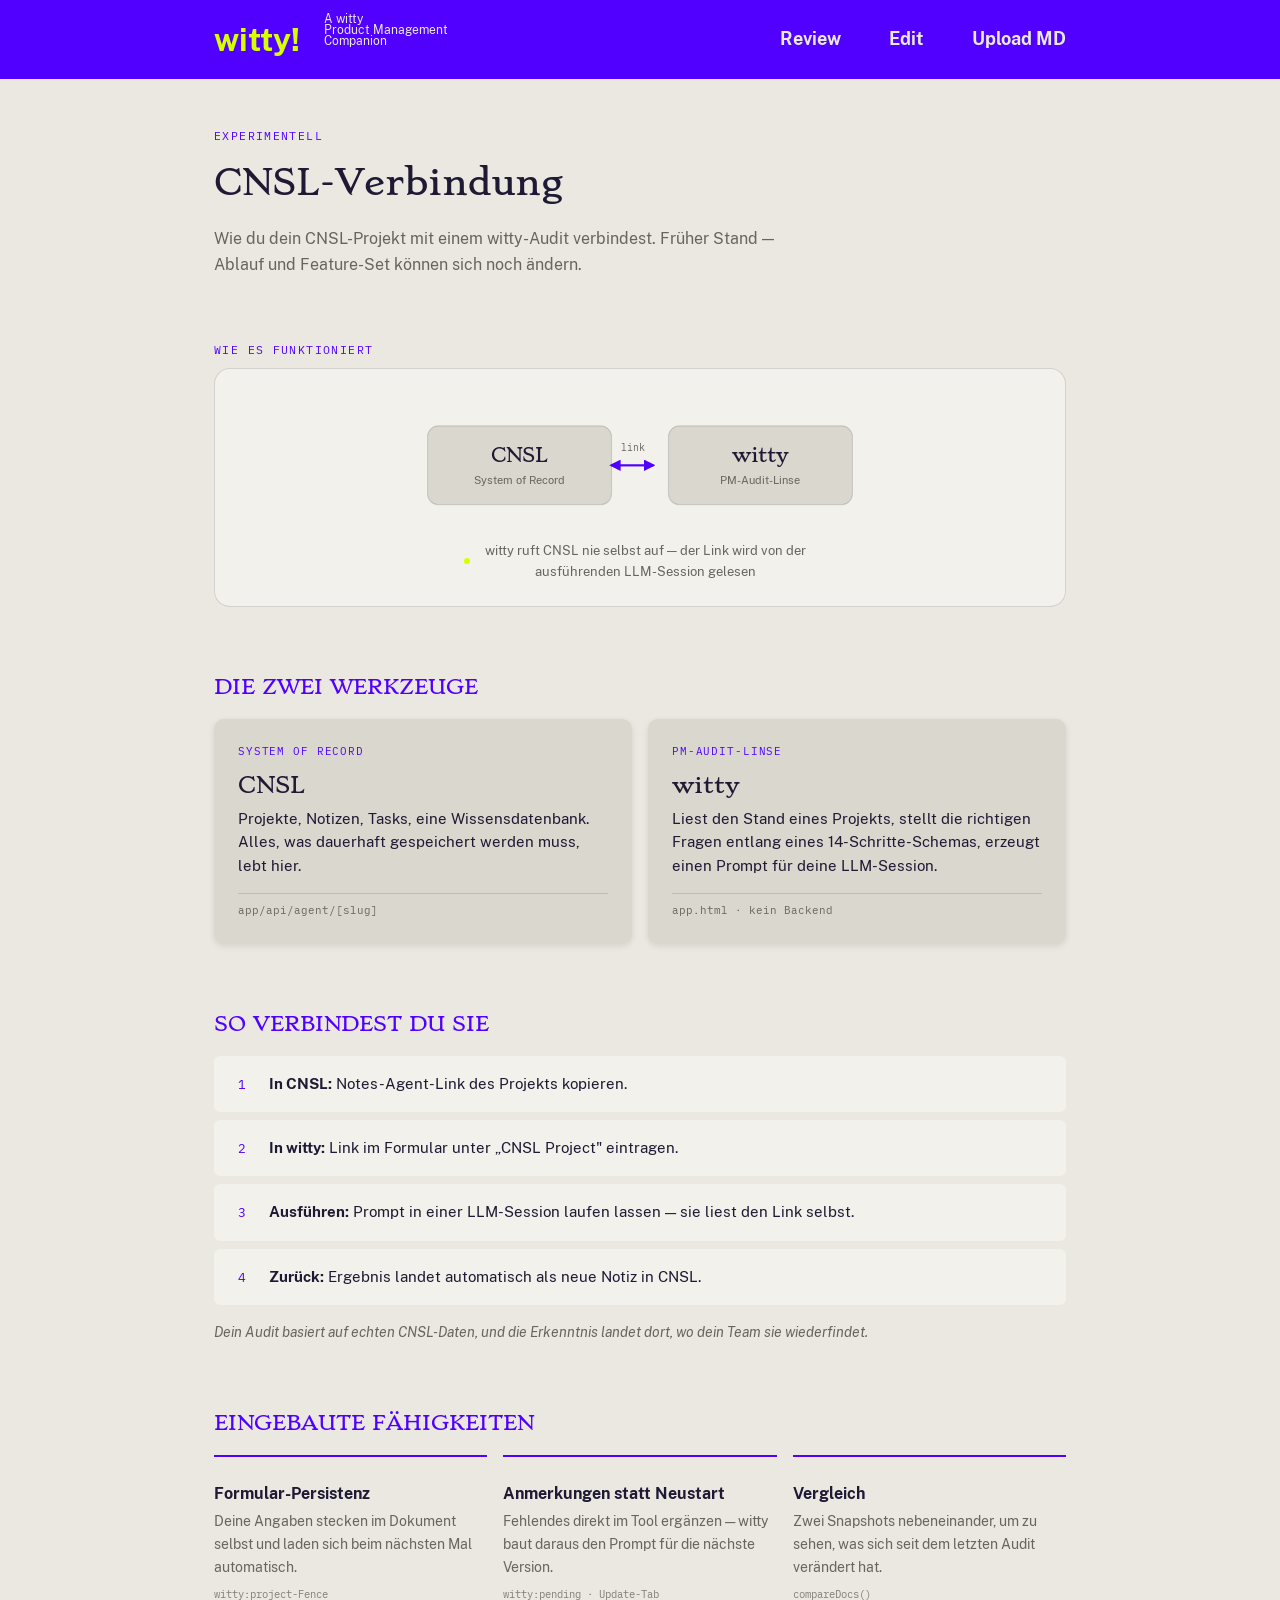
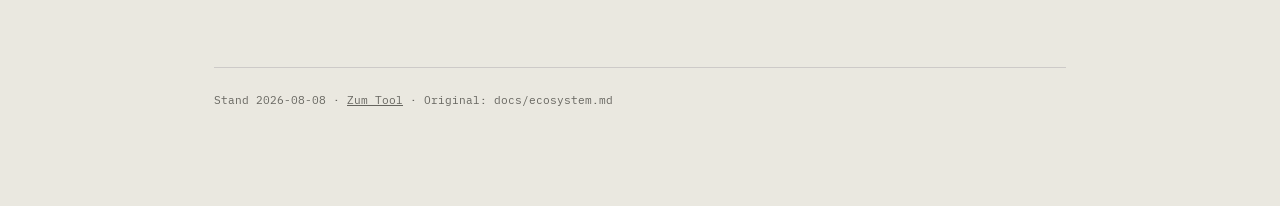
==== cnsl/index.html @ 709dc684 "Nav overhaul + CNSL split-out: match Figma spec, move unripe CNSL integration to /cnsl - Sitebar nav" ====
<!DOCTYPE html>
<html lang="de">
<head>
<meta charset="utf-8">
<meta name="viewport" content="width=device-width, initial-scale=1">
<title>witty — CNSL-Verbindung</title>
<link rel="stylesheet" href="../design/tokens.css">
<style>
  * { box-sizing: border-box; margin: 0; }
  body {
    background: var(--color-bg);
    color: var(--color-text);
    font-family: var(--font-primary);
    font-size: 16px;
    line-height: 1.6;
    -webkit-font-smoothing: antialiased;
  }

  /* Sitebar — volle Breite als Fläche, Inhalt auf die Grid-/Seitenbreite ausgerichtet */
  .sitebar {
    background: var(--color-grape);
    padding: 14px 0;
  }
  .sitebar-inner {
    max-width: 900px; margin: 0 auto; padding: 0 var(--gutter);
    display: flex; align-items: center; justify-content: space-between; gap: var(--sp-lg);
    flex-wrap: wrap;
  }
  .sitebar-brand { display: flex; align-items: flex-start; gap: var(--sp-lg); text-decoration: none; }
  .sitebar .wordmark { font-family: var(--font-primary); font-weight: 700; font-size: 32px; color: var(--color-highlight); }
  .sitebar-tagline { font-family: var(--font-primary); font-size: 12px; line-height: 11px; color: var(--color-vanilla); }
  .sitebar-links { display: flex; gap: var(--sp-2xl); }
  .sitebar-link {
    font-family: var(--font-primary); font-weight: 700; font-size: 18px;
    color: var(--color-vanilla); text-decoration: none;
  }
  .sitebar-link:hover { color: var(--color-highlight); }

  .page { max-width: 900px; margin: 0 auto; padding: var(--sp-2xl) var(--gutter) var(--sp-4xl); }

  .eyebrow {
    font-family: var(--font-secondary);
    font-size: .72rem;
    letter-spacing: .12em;
    text-transform: uppercase;
    color: var(--color-accent);
    margin: 0 0 var(--sp-sm);
  }

  h1 {
    font-family: var(--font-headline); font-weight: 400;
    font-size: clamp(1.7rem, 4vw, 2.2rem);
    margin: 0 0 var(--sp-md);
  }
  .lede { font-size: 1rem; color: var(--color-muted); max-width: 60ch; margin: 0 0 var(--sp-2xl); }

  h2 {
    font-family: var(--font-headline);
    font-weight: 400;
    font-size: 20px;
    color: var(--color-accent);
    text-transform: uppercase;
    margin: 0 0 var(--sp-md);
  }

  section { margin-bottom: var(--sp-3xl); }

  /* diagram */
  .diagram {
    padding: var(--sp-lg);
    background: var(--color-surface-2);
    border: 1px solid var(--color-border);
    border-radius: var(--radius-lg);
    margin-bottom: var(--sp-2xl);
  }
  .diagram svg { display: block; width: 100%; height: auto; max-width: 460px; margin: 0 auto; }
  .diagram-caption {
    display: flex; align-items: center; justify-content: center; gap: .45em;
    font-size: .82rem; color: var(--color-muted);
    text-align: center; max-width: 44ch; margin: var(--sp-md) auto 0;
  }
  .diagram-caption .dot { width: 6px; height: 6px; border-radius: 50%; background: var(--color-highlight); flex-shrink: 0; }

  /* tool cards */
  .grid2 { display: grid; grid-template-columns: repeat(2, 1fr); gap: var(--sp-md); }
  .tool-card {
    background: var(--color-surface);
    border-radius: var(--radius-md);
    padding: var(--sp-lg);
    box-shadow: var(--shadow-sm);
  }
  .tool-card .name { font-family: var(--font-headline); font-size: 1.4rem; margin: 0 0 .15rem; }
  .tool-card .role {
    font-family: var(--font-secondary); font-size: .68rem; letter-spacing: .08em;
    text-transform: uppercase; color: var(--color-accent); margin: 0 0 var(--sp-sm);
  }
  .tool-card p { font-size: .92rem; color: var(--color-text); margin: 0 0 var(--sp-md); }
  .tool-card .tech {
    font-family: var(--font-secondary); font-size: .68rem; color: var(--color-muted);
    border-top: 1px solid var(--color-border); padding-top: var(--sp-sm); margin: 0;
  }

  /* flow steps */
  .flow { list-style: none; margin: 0; padding: 0; display: flex; flex-direction: column; gap: var(--sp-sm); }
  .flow li { display: flex; align-items: baseline; gap: var(--sp-md); background: var(--color-surface-2); border-radius: var(--radius-sm); padding: var(--sp-md) var(--sp-lg); }
  .flow .n { font-family: var(--font-secondary); font-size: .8rem; color: var(--color-accent); flex-shrink: 0; width: 1.2em; }
  .flow p { margin: 0; font-size: .95rem; }
  .flow strong { font-weight: 600; }

  .note { margin-top: var(--sp-md); font-size: .88rem; color: var(--color-muted); font-style: italic; }

  /* feature cards */
  .features { display: grid; grid-template-columns: repeat(3, 1fr); gap: var(--sp-md); }
  .feature { padding: var(--sp-lg) 0 0; border-top: 2px solid var(--color-accent); }
  .feature h3 { font-family: var(--font-primary); font-weight: 700; font-size: .98rem; margin: 0 0 var(--sp-xs); }
  .feature p { font-size: .88rem; color: var(--color-muted); margin: 0 0 var(--sp-sm); }
  .feature .tech { font-family: var(--font-secondary); font-size: .66rem; color: var(--color-muted); opacity: .8; margin: 0; }

  code { font-family: var(--font-secondary); font-size: .93em; }

  .footer-link { color: var(--color-muted); }
  .footer-link:hover { color: var(--color-accent); }
  footer {
    margin-top: var(--sp-3xl); padding-top: var(--sp-lg);
    border-top: 1px solid var(--color-border);
    font-family: var(--font-secondary); font-size: .7rem; color: var(--color-muted);
  }

  @media (max-width: 720px) {
    .grid2, .features { grid-template-columns: 1fr; }
  }
</style>
</head>
<body>

  <nav class="sitebar">
    <div class="sitebar-inner">
      <a class="sitebar-brand" href="../index.html">
        <div class="wordmark">witty!</div>
        <div class="sitebar-tagline">A witty<br>Product Management<br>Companion</div>
      </a>
      <div class="sitebar-links">
        <a class="sitebar-link" href="../app.html">Review</a>
        <a class="sitebar-link" href="../app.html?go=prompt">Edit</a>
        <a class="sitebar-link" href="../app.html">Upload MD</a>
      </div>
    </div>
  </nav>

  <div class="page">

    <section>
      <p class="eyebrow">Experimentell</p>
      <h1>CNSL-Verbindung</h1>
      <p class="lede">Wie du dein CNSL-Projekt mit einem witty-Audit verbindest. Früher Stand — Ablauf und Feature-Set können sich noch ändern.</p>
    </section>

    <section>
      <p class="eyebrow">Wie es funktioniert</p>
      <div class="diagram">
        <svg viewBox="0 0 420 120" xmlns="http://www.w3.org/2000/svg" role="img" aria-label="CNSL ist System of Record, verbunden per Link mit witty, der PM-Audit-Linse.">
          <defs>
            <marker id="arrow" viewBox="0 0 10 10" refX="8" refY="5" markerWidth="6.5" markerHeight="6.5" orient="auto-start-reverse">
              <path d="M0,0 L10,5 L0,10 z" fill="var(--color-accent)"/>
            </marker>
          </defs>
          <rect x="16" y="30" width="168" height="72" rx="10" fill="var(--color-surface)" stroke="var(--color-border)"/>
          <text x="100" y="63" text-anchor="middle" font-family="var(--font-headline)" font-size="17" fill="var(--color-text)">CNSL</text>
          <text x="100" y="83" text-anchor="middle" font-family="var(--font-primary)" font-size="10.5" fill="var(--color-muted)">System of Record</text>

          <rect x="236" y="30" width="168" height="72" rx="10" fill="var(--color-surface)" stroke="var(--color-border)"/>
          <text x="320" y="63" text-anchor="middle" font-family="var(--font-headline)" font-size="17" fill="var(--color-text)">witty</text>
          <text x="320" y="83" text-anchor="middle" font-family="var(--font-primary)" font-size="10.5" fill="var(--color-muted)">PM-Audit-Linse</text>

          <line x1="184" y1="66" x2="222" y2="66" stroke="var(--color-accent)" stroke-width="1.6" marker-end="url(#arrow)"/>
          <line x1="222" y1="66" x2="184" y2="66" stroke="var(--color-accent)" stroke-width="1.6" marker-end="url(#arrow)"/>
          <text x="204" y="53" text-anchor="middle" font-family="var(--font-secondary)" font-size="9" fill="var(--color-muted)">link</text>
        </svg>
        <p class="diagram-caption"><span class="dot"></span>witty ruft CNSL nie selbst auf — der Link wird von der ausführenden LLM-Session gelesen</p>
      </div>
    </section>

    <section>
      <h2>Die zwei Werkzeuge</h2>
      <div class="grid2">
        <div class="tool-card">
          <p class="role">System of Record</p>
          <p class="name">CNSL</p>
          <p>Projekte, Notizen, Tasks, eine Wissensdatenbank. Alles, was dauerhaft gespeichert werden muss, lebt hier.</p>
          <p class="tech">app/api/agent/[slug]</p>
        </div>
        <div class="tool-card">
          <p class="role">PM-Audit-Linse</p>
          <p class="name">witty</p>
          <p>Liest den Stand eines Projekts, stellt die richtigen Fragen entlang eines 14-Schritte-Schemas, erzeugt einen Prompt für deine LLM-Session.</p>
          <p class="tech">app.html &middot; kein Backend</p>
        </div>
      </div>
    </section>

    <section>
      <h2>So verbindest du sie</h2>
      <ol class="flow">
        <li><span class="n">1</span><p><strong>In CNSL:</strong> Notes-Agent-Link des Projekts kopieren.</p></li>
        <li><span class="n">2</span><p><strong>In witty:</strong> Link im Formular unter „CNSL Project" eintragen.</p></li>
        <li><span class="n">3</span><p><strong>Ausführen:</strong> Prompt in einer LLM-Session laufen lassen — sie liest den Link selbst.</p></li>
        <li><span class="n">4</span><p><strong>Zurück:</strong> Ergebnis landet automatisch als neue Notiz in CNSL.</p></li>
      </ol>
      <p class="note">Dein Audit basiert auf echten CNSL-Daten, und die Erkenntnis landet dort, wo dein Team sie wiederfindet.</p>
    </section>

    <section>
      <h2>Eingebaute Fähigkeiten</h2>
      <div class="features">
        <div class="feature">
          <h3>Formular-Persistenz</h3>
          <p>Deine Angaben stecken im Dokument selbst und laden sich beim nächsten Mal automatisch.</p>
          <p class="tech">witty:project-Fence</p>
        </div>
        <div class="feature">
          <h3>Anmerkungen statt Neustart</h3>
          <p>Fehlendes direkt im Tool ergänzen — witty baut daraus den Prompt für die nächste Version.</p>
          <p class="tech">witty:pending &middot; Update-Tab</p>
        </div>
        <div class="feature">
          <h3>Vergleich</h3>
          <p>Zwei Snapshots nebeneinander, um zu sehen, was sich seit dem letzten Audit verändert hat.</p>
          <p class="tech">compareDocs()</p>
        </div>
      </div>
    </section>

    <footer>Stand 2026-08-08 &middot; <a href="../app.html" class="footer-link">Zum Tool</a> &middot; Original: docs/ecosystem.md</footer>
  </div>

</body>
</html>
---- design/tokens.css ----
/*
  waffle — shared design tokens for Aisu.Studio projects.
  Source of truth extracted from FullerHome and the AisuKurimu site,
  where this palette already matched independently.
*/

@font-face {
  font-family: "Public Sans";
  src: url("../fonts/PublicSans/PublicSans-Regular.woff2") format("woff2");
  font-weight: 400;
  font-style: normal;
  font-display: swap;
}
@font-face {
  font-family: "Public Sans";
  src: url("../fonts/PublicSans/PublicSans-Medium.woff2") format("woff2");
  font-weight: 500;
  font-style: normal;
  font-display: swap;
}
@font-face {
  font-family: "Public Sans";
  src: url("../fonts/PublicSans/PublicSans-Bold.woff2") format("woff2");
  font-weight: 700;
  font-style: normal;
  font-display: swap;
}
@font-face {
  font-family: "Public Sans";
  src: url("../fonts/PublicSans/PublicSans-Italic.woff2") format("woff2");
  font-weight: 400;
  font-style: italic;
  font-display: swap;
}
@font-face {
  font-family: "iA Writer Mono S";
  src: url("../fonts/iA-Writer-Mono/ia-writer-mono-latin-400-normal.woff2") format("woff2");
  font-weight: 400;
  font-style: normal;
  font-display: swap;
}
@font-face {
  font-family: "iA Writer Mono S";
  src: url("../fonts/iA-Writer-Mono/ia-writer-mono-latin-700-normal.woff2") format("woff2");
  font-weight: 700;
  font-style: normal;
  font-display: swap;
}
@font-face {
  font-family: "iA Writer Mono S";
  src: url("../fonts/iA-Writer-Mono/ia-writer-mono-latin-400-italic.woff2") format("woff2");
  font-weight: 400;
  font-style: italic;
  font-display: swap;
}
@font-face {
  font-family: "Stoke";
  src: url("../fonts/Stoke/Stoke-Light.woff2") format("woff2");
  font-weight: 300;
  font-style: normal;
  font-display: swap;
}
@font-face {
  font-family: "Stoke";
  src: url("../fonts/Stoke/Stoke-Regular.woff2") format("woff2");
  font-weight: 400;
  font-style: normal;
  font-display: swap;
}

:root {
  /* Color tokens */
  --color-blueberry: #1f1934;   /* ink */
  --color-grape:     #5100ff;   /* accent, links */
  --color-lemon:     #d8ff01;   /* highlight */
  --color-hazelnut:  #9e9c95;   /* muted secondary text */
  --color-cappuccino:#d9d7ce;   /* card / container background */
  --color-vanilla:   #eae8e0;   /* page background */

  /* Flavor ramps — the TERTIARY tier: functional color, five flavors ×
     five "juicyness" levels. Level 5 = full juice (most saturated / darkest),
     level 1 = most diluted.
     The six swatches above are primary (blueberry/grape/lemon — brand and
     interaction) and secondary (hazelnut/cappuccino/vanilla — surfaces). These
     are neither: they carry no brand and claim no interaction state, they only
     encode meaning in content — sequential scales, heatmaps, intensity and
     priority coding, categorical series. So never reach for a flavor to style
     chrome (a button, a link, a border); that's what the tiers above are for.
     For a categorical series, take one level across flavors (4 or 5 reads
     strongest); for a sequential scale, walk one flavor 1 → 5.
     Like the core swatches, these are raw values and do NOT repoint in dark
     mode — only the semantic aliases below do. */
  --color-pistachio-1: #c4ddb6;
  --color-pistachio-2: #a6cd93;
  --color-pistachio-3: #92c982;
  --color-pistachio-4: #57a03a;
  --color-pistachio-5: #3e7c1f;

  --color-mango-1:     #f0d9a3;
  --color-mango-2:     #efcc81;
  --color-mango-3:     #f2b63c;
  --color-mango-4:     #f0921a;
  --color-mango-5:     #ec6608;

  --color-strawberry-1:#f0aaa0;
  --color-strawberry-2:#e9887b;
  --color-strawberry-3:#e9634f;
  --color-strawberry-4:#ee3d28;
  --color-strawberry-5:#d80b0b;

  --color-raspberry-1: #f5b3d6;
  --color-raspberry-2: #f192c7;
  --color-raspberry-3: #ee72b6;
  --color-raspberry-4: #ea4e9f;
  --color-raspberry-5: #e6187c;

  --color-chocolate-1: #c2b3a5;
  --color-chocolate-2: #9f8c7c;
  --color-chocolate-3: #7a6250;
  --color-chocolate-4: #4b3225;
  --color-chocolate-5: #2b1611;

  /* Bare flavor name = full juice, for the common "just give me the color" case */
  --color-pistachio:  var(--color-pistachio-5);
  --color-mango:      var(--color-mango-5);
  --color-strawberry: var(--color-strawberry-5);
  --color-raspberry:  var(--color-raspberry-5);
  --color-chocolate:  var(--color-chocolate-5);

  /* Text on a flavor fill — measured against --color-blueberry (ink) and
     --color-vanilla, same method as the hazelnut fix below. WCAG AA body
     text needs 4.5:1; large text (≥24px, or ≥18.7px bold) needs 3:1.
       ink on:      pistachio 1–4 · mango 1–5 · strawberry 1–3 · raspberry 1–4 · chocolate 1–2
       vanilla on:  chocolate 3–5
     Four levels clear 3:1 but miss 4.5:1 — pistachio 5 (vanilla, 4.17),
     strawberry 4 (ink, 4.28), strawberry 5 (vanilla, 4.31), raspberry 5
     (ink, 3.84). Large text or non-text fills only; for body copy step one
     level down, or put the label outside the fill. */

  /* Semantic aliases — light (default) */
  --color-bg:       var(--color-vanilla);
  --color-surface:  var(--color-cappuccino);
  --color-surface-2:#f2f1eb;    /* a step lighter than surface, for surface-on-surface nesting */
  --color-text:     var(--color-blueberry);
  /* WCAG: hazelnut (#9e9c95) on vanilla is only 2.6:1 — darkened to ≥4.5:1.
     Fix carried over from FullerHome's production globals.css. */
  --color-muted:    #66655f;
  --color-accent:   var(--color-grape);
  --color-highlight:var(--color-lemon);
  /* Text/icon color for on top of --color-highlight (lemon) surfaces —
     active tabs, selected badges, total rows. 14.6:1 contrast on lemon.
     Lemon is a raw swatch that never repoints, so this pairing is the same
     value in both modes. Do NOT use this on --color-accent: it's only 2.24:1
     on light-mode grape, and --color-accent isn't a fixed color anyway —
     that case is --color-on-accent-solid, below. Naming/pairing observed in
     FullerHome and spiritsprint, where their "accent" token = waffle's
     --color-highlight, not --color-accent. */
  --color-on-accent:var(--color-blueberry);
  /* Text/icon color for on top of a SOLID --color-accent fill — primary
     buttons, active tab chips. Unlike --color-on-accent this one has to
     repoint, because the fill under it repoints: vanilla clears AA on
     light-mode grape (6.13:1) but collapses to 1.94:1 on the dark-mode
     accent (#b298ff), where blueberry is what reads (7.08:1).
     Why a token instead of just pinning the button to fixed grape/vanilla:
     pinning the fill would hold the label at 6.13:1, but a grape fill only
     reaches 2.49:1 against the #14101f dark page — under the 3:1 that WCAG
     1.4.11 asks for a control's own edge, and that low fill contrast is the
     whole reason --color-accent repoints in the first place. Letting the
     fill follow the theme and repointing its label with it keeps both ends
     passing (7.08:1 label on a 7.86:1 fill). */
  --color-on-accent-solid: var(--color-vanilla);
  --color-border:   rgba(31,25,52,.14);

  /* Spacing scale */
  --sp-xs:  0.25rem;
  --sp-sm:  0.5rem;
  --sp-md:  1rem;
  --sp-lg:  1.5rem;
  --sp-xl:  2rem;
  --sp-2xl: 3rem;
  --sp-3xl: 4rem;
  --sp-4xl: 6rem;

  /* Radius scale — xs: tags/badges/progress · sm: buttons/inputs/modals ·
     md: cards/rails/export cards · lg: glass cards/hero panels · full: pills */
  --radius-xs:   3px;
  --radius-sm:   6px;
  --radius-md:   10px;
  --radius-lg:   16px;
  --radius-full: 999px;

  /* Shadow scale — neutral, no horizontal shift by default (drop straight down) */
  --shadow-sm: 0 2px 6px rgba(20,16,31,.10);
  --shadow-md: 0 8px 20px rgba(20,16,31,.14);
  --shadow-lg: 0 16px 36px rgba(20,16,31,.18);

  /* Motion — durations + standard easing curves */
  --duration-fast: 120ms;
  --duration-base: 200ms;
  --duration-slow: 320ms;
  --ease-standard: cubic-bezier(.4, 0, .2, 1);
  --ease-out:      cubic-bezier(0, 0, .2, 1);
  --ease-in:       cubic-bezier(.4, 0, 1, 1);

  /* Layout */
  --container-max: 1200px;
  --gutter: 24px;

  /* Breakpoints — reference values only. CSS custom properties can't be
     read inside an @media condition, so these aren't functional tokens —
     copy the raw rem value into your own media query and keep it in sync
     with this list by hand. */
  --bp-sm: 30rem;  /* 480px  */
  --bp-md: 48rem;  /* 768px  */
  --bp-lg: 64rem;  /* 1024px */
  --bp-xl: 80rem;  /* 1280px */

  /* Type — role hierarchy: Stoke is the HEADLINE face (h1/h2, display
     titles) — a characterful serif, only in Light 300 / Regular 400, so
     never for body copy or small sizes. Public Sans is PRIMARY: paragraphs,
     buttons, tabs, nav — anything sentence-like or interactive. iA Writer
     Mono is SECONDARY: small data/label accents only (eyebrows, tags,
     indices, KPI/spec values, micro brand marks, code) — not headlines.
     When in doubt: sans. */
  --font-sans: "Public Sans", system-ui, sans-serif;
  --font-mono: "iA Writer Mono S", ui-monospace, "SF Mono", Menlo, monospace;
  --font-stoke: "Stoke", Georgia, serif;
  --font-headline:  var(--font-stoke);
  --font-primary:   var(--font-sans);
  --font-secondary: var(--font-mono);
}

/* Dark mode — reuses the exact values already proven in production by
   AisuStudio/spiritsprint (.rail/.board/.quad/.trinity-col, shipped and
   live), not a new invention. Raw --color-* swatches above stay fixed;
   only the semantic layer repoints. */
@media (prefers-color-scheme: dark) {
  :root {
    --color-bg:        #14101f;
    --color-surface:   #221c33;
    --color-surface-2: #1b1628;
    --color-text:      #f1efe8;
    --color-muted:     #b3aec4;
    --color-accent:    #b298ff;   /* lighter violet — grape 1:1 is too dark on a dark bg */
    --color-highlight: var(--color-lemon);
    --color-on-accent: var(--color-blueberry);
    /* flips to ink: vanilla on the lighter dark-mode accent is only 1.94:1 */
    --color-on-accent-solid: var(--color-blueberry);
    --color-border:    rgba(241,239,232,.14);
    /* a black shadow barely reads on a dark surface — raise the opacity so
       elevation still shows; the offsets/blur stay the same as light mode */
    --shadow-sm: 0 2px 6px rgba(0,0,0,.35);
    --shadow-md: 0 8px 20px rgba(0,0,0,.45);
    --shadow-lg: 0 16px 36px rgba(0,0,0,.55);
  }
}
:root[data-theme="dark"] {
  --color-bg:        #14101f;
  --color-surface:   #221c33;
  --color-surface-2: #1b1628;
  --color-text:      #f1efe8;
  --color-muted:     #b3aec4;
  --color-accent:    #b298ff;
  --color-highlight: var(--color-lemon);
  --color-on-accent: var(--color-blueberry);
  --color-on-accent-solid: var(--color-blueberry);
  --color-border:    rgba(241,239,232,.14);
  --shadow-sm: 0 2px 6px rgba(0,0,0,.35);
  --shadow-md: 0 8px 20px rgba(0,0,0,.45);
  --shadow-lg: 0 16px 36px rgba(0,0,0,.55);
}
:root[data-theme="light"] {
  --color-bg:        var(--color-vanilla);
  --color-surface:   var(--color-cappuccino);
  --color-surface-2: #f2f1eb;
  --color-text:      var(--color-blueberry);
  --color-muted:     #66655f;
  --color-accent:    var(--color-grape);
  --color-highlight: var(--color-lemon);
  --color-on-accent: var(--color-blueberry);
  --color-on-accent-solid: var(--color-vanilla);
  --color-border:    rgba(31,25,52,.14);
  --shadow-sm: 0 2px 6px rgba(20,16,31,.10);
  --shadow-md: 0 8px 20px rgba(20,16,31,.14);
  --shadow-lg: 0 16px 36px rgba(20,16,31,.18);
}
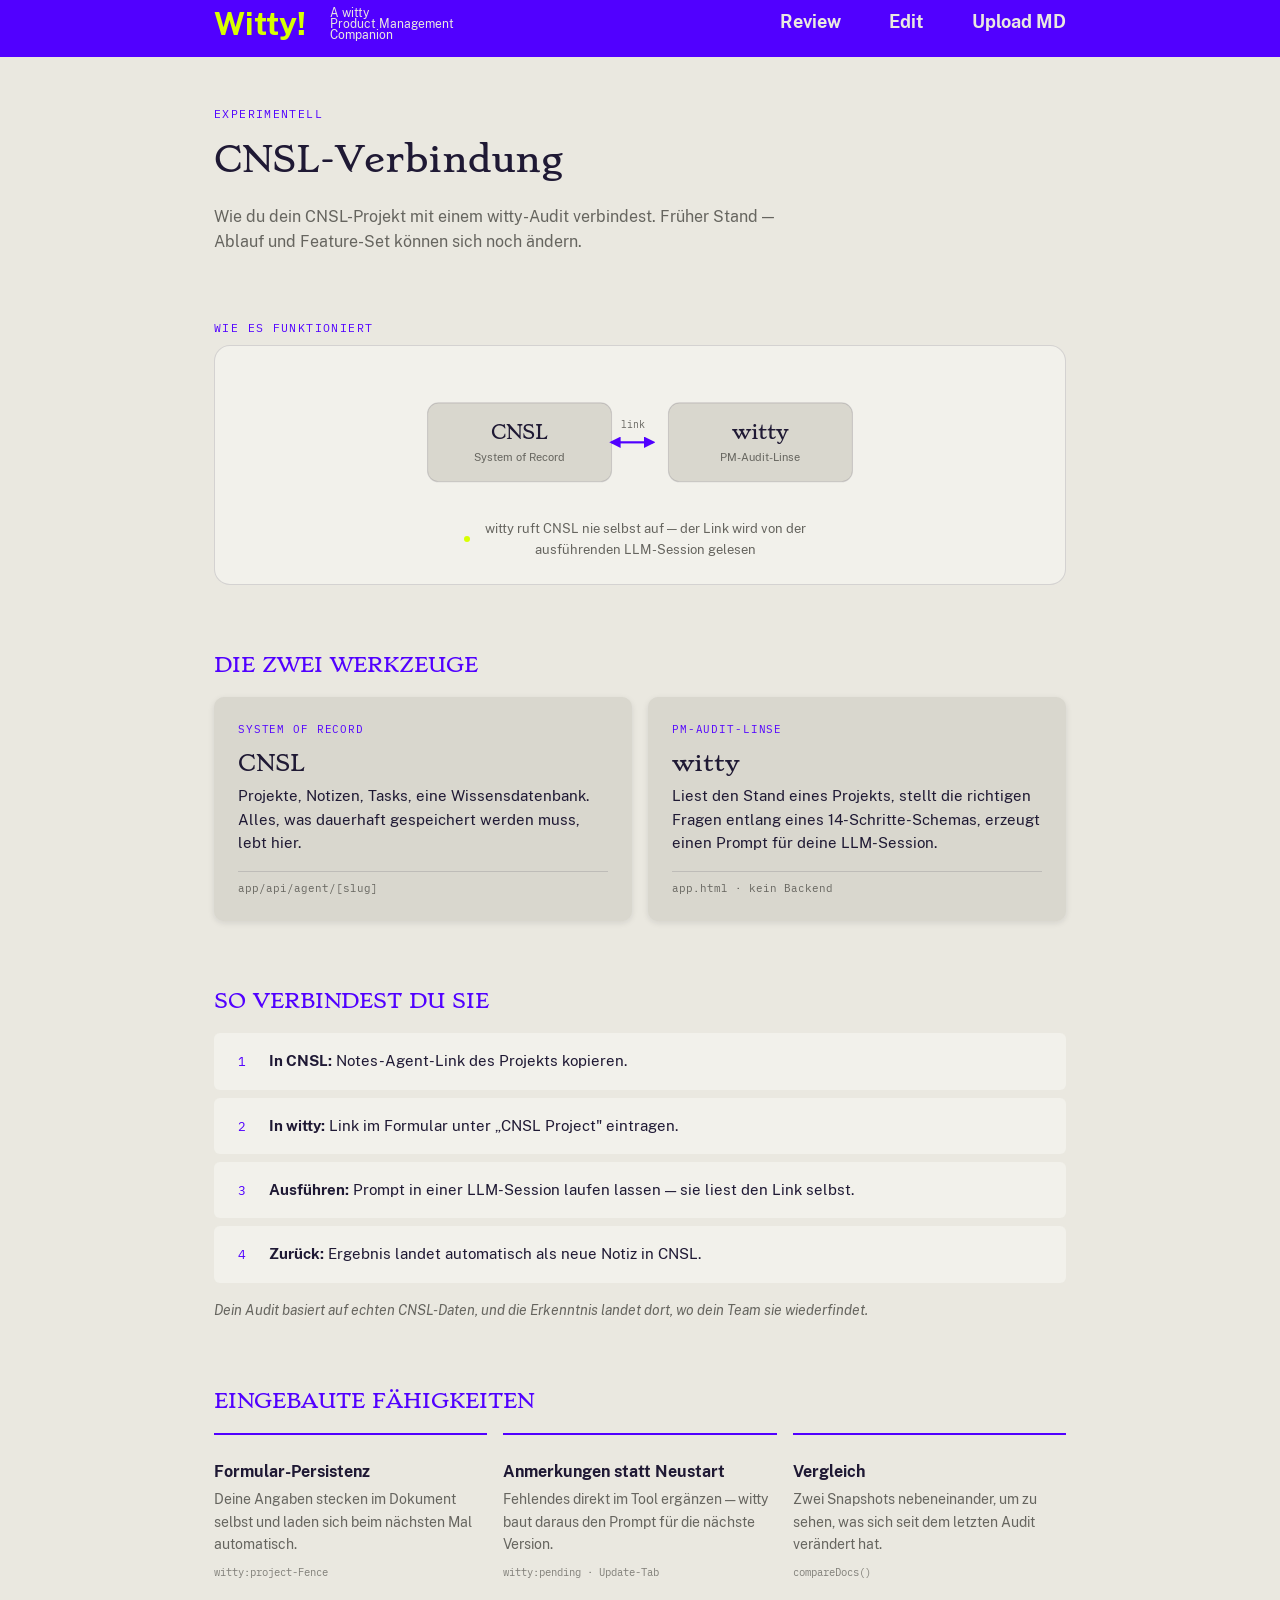
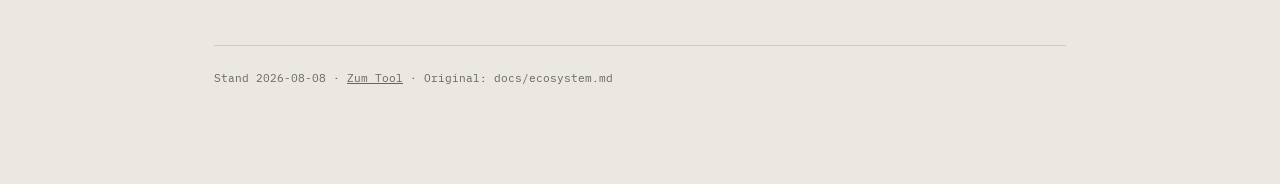
==== commit 6f2dabd0: "Nav polish + landing page fixes to match design spec - "Witty!" capitalized per SVG, wordmark line-h" ====
--- a/cnsl/index.html
+++ b/cnsl/index.html
@@ -19,15 +19,15 @@
   /* Sitebar — volle Breite als Fläche, Inhalt auf die Grid-/Seitenbreite ausgerichtet */
   .sitebar {
     background: var(--color-grape);
-    padding: 14px 0;
+    padding: var(--sp-sm) 0 var(--sp-md);
   }
   .sitebar-inner {
     max-width: 900px; margin: 0 auto; padding: 0 var(--gutter);
-    display: flex; align-items: center; justify-content: space-between; gap: var(--sp-lg);
+    display: flex; align-items: flex-start; justify-content: space-between; gap: var(--sp-lg);
     flex-wrap: wrap;
   }
   .sitebar-brand { display: flex; align-items: flex-start; gap: var(--sp-lg); text-decoration: none; }
-  .sitebar .wordmark { font-family: var(--font-primary); font-weight: 700; font-size: 32px; color: var(--color-highlight); }
+  .sitebar .wordmark { font-family: var(--font-primary); font-weight: 700; font-size: 32px; line-height: 1; color: var(--color-highlight); }
   .sitebar-tagline { font-family: var(--font-primary); font-size: 12px; line-height: 11px; color: var(--color-vanilla); }
   .sitebar-links { display: flex; gap: var(--sp-2xl); }
   .sitebar-link {
@@ -136,7 +136,7 @@
   <nav class="sitebar">
     <div class="sitebar-inner">
       <a class="sitebar-brand" href="../index.html">
-        <div class="wordmark">witty!</div>
+        <div class="wordmark">Witty!</div>
         <div class="sitebar-tagline">A witty<br>Product Management<br>Companion</div>
       </a>
       <div class="sitebar-links">
